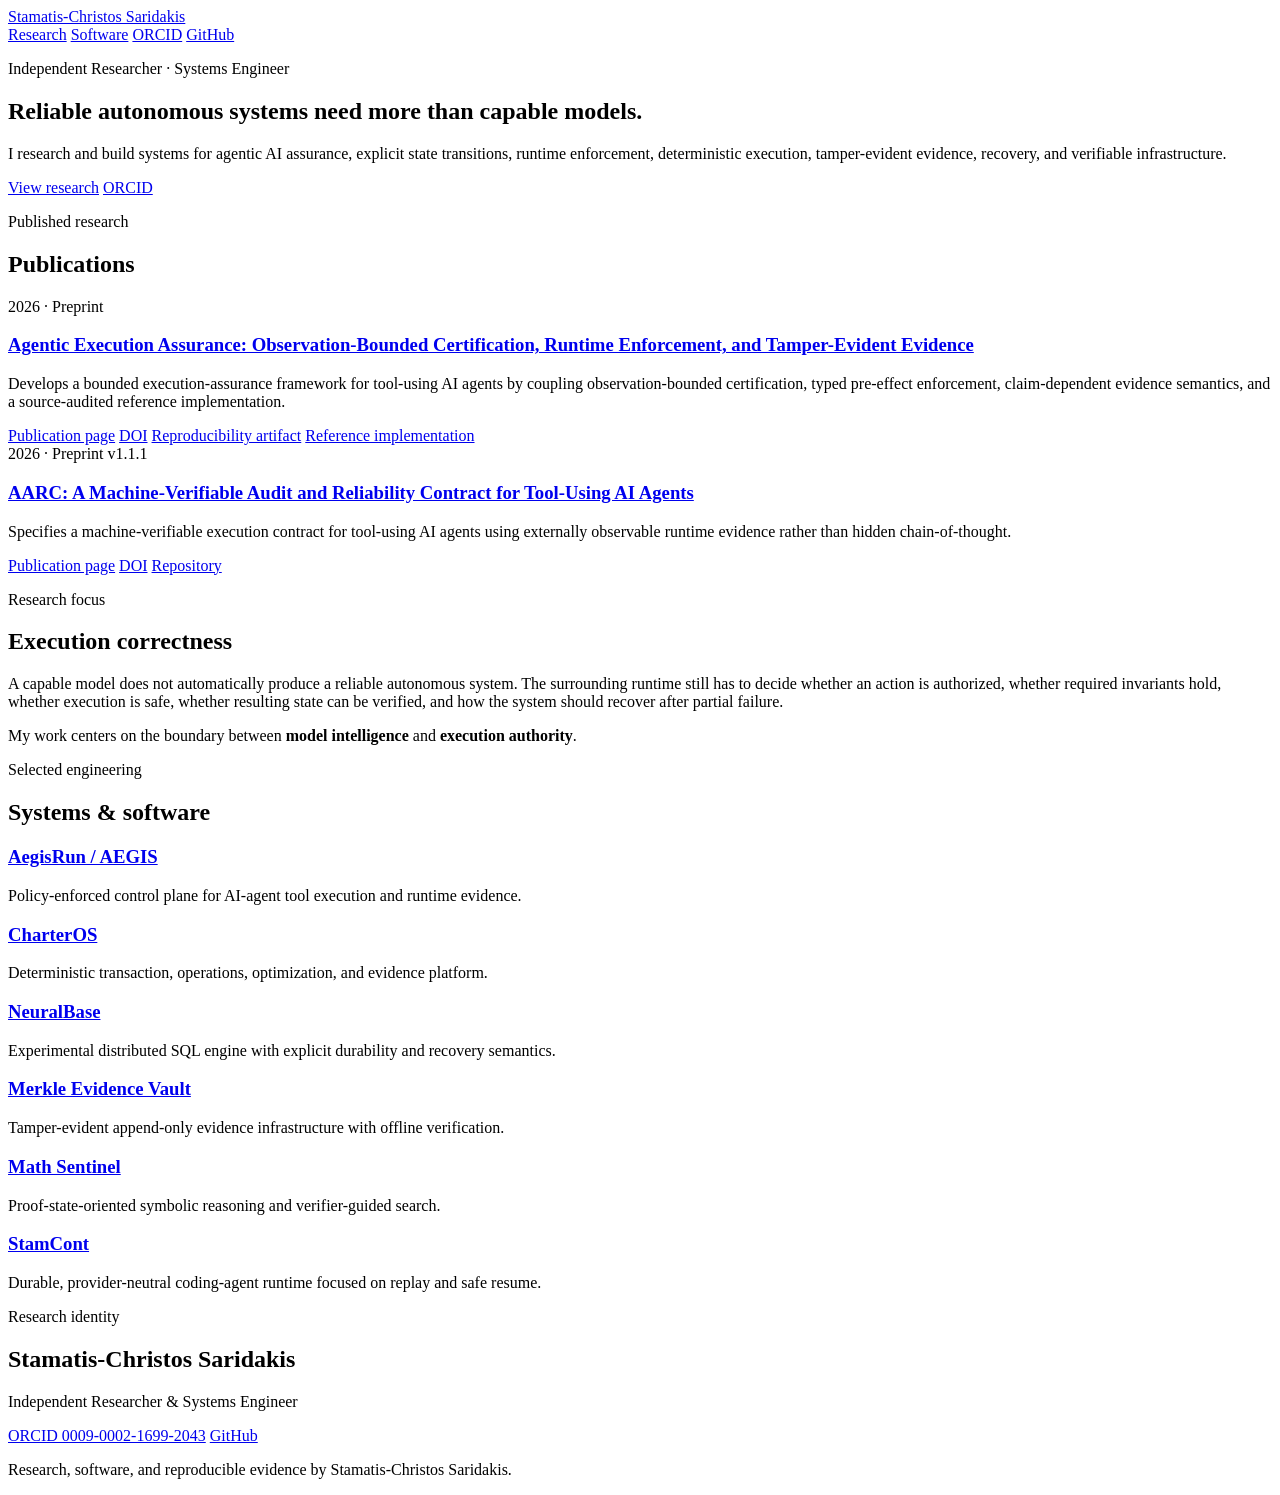
==== index.html @ 16f87e87 "Build research homepage" ====
<!doctype html>
<html lang="en">
<head>
  <meta charset="utf-8">
  <meta name="viewport" content="width=device-width, initial-scale=1">
  <title>Stamatis-Christos Saridakis | Independent Researcher & Systems Engineer</title>
  <meta name="description" content="Research and engineering by Stamatis-Christos Saridakis in agentic AI assurance, distributed systems, runtime verification, evidence, and high-assurance software.">
  <meta name="author" content="Stamatis-Christos Saridakis">
  <link rel="canonical" href="https://saridakisstamatischristos.github.io/">
  <link rel="stylesheet" href="/style.css">
  <meta property="og:title" content="Stamatis-Christos Saridakis | Research & Engineering">
  <meta property="og:description" content="Independent research in agentic AI assurance, runtime verification, distributed systems, and high-assurance software.">
  <meta property="og:type" content="website">
  <meta property="og:url" content="https://saridakisstamatischristos.github.io/">
  <script type="application/ld+json">
  {
    "@context": "https://schema.org",
    "@type": "Person",
    "name": "Stamatis-Christos Saridakis",
    "url": "https://saridakisstamatischristos.github.io/",
    "sameAs": [
      "https://orcid.org/0009-0002-1699-2043",
      "https://github.com/SaridakisStamatisChristos"
    ],
    "jobTitle": "Independent Researcher & Systems Engineer",
    "knowsAbout": [
      "Agentic AI",
      "Runtime Assurance",
      "Distributed Systems",
      "Runtime Verification",
      "Auditability",
      "High-Assurance Software"
    ]
  }
  </script>
</head>
<body>
  <header class="site-header">
    <div class="wrap nav">
      <a class="brand" href="/">Stamatis-Christos Saridakis</a>
      <nav aria-label="Primary">
        <a href="#research">Research</a>
        <a href="#software">Software</a>
        <a href="https://orcid.org/0009-0002-1699-2043">ORCID</a>
        <a href="https://github.com/SaridakisStamatisChristos">GitHub</a>
      </nav>
    </div>
  </header>

  <main>
    <section class="hero wrap">
      <p class="eyebrow">Independent Researcher · Systems Engineer</p>
      <h1>Reliable autonomous systems need more than capable models.</h1>
      <p class="lede">I research and build systems for agentic AI assurance, explicit state transitions, runtime enforcement, deterministic execution, tamper-evident evidence, recovery, and verifiable infrastructure.</p>
      <div class="actions">
        <a class="button primary" href="#research">View research</a>
        <a class="button" href="https://orcid.org/0009-0002-1699-2043">ORCID</a>
      </div>
    </section>

    <section id="research" class="wrap section">
      <div class="section-heading">
        <p class="eyebrow">Published research</p>
        <h2>Publications</h2>
      </div>

      <article class="card publication">
        <div class="meta">2026 · Preprint</div>
        <h3><a href="/publications/agentic-execution-assurance/">Agentic Execution Assurance: Observation-Bounded Certification, Runtime Enforcement, and Tamper-Evident Evidence</a></h3>
        <p>Develops a bounded execution-assurance framework for tool-using AI agents by coupling observation-bounded certification, typed pre-effect enforcement, claim-dependent evidence semantics, and a source-audited reference implementation.</p>
        <div class="links">
          <a href="/publications/agentic-execution-assurance/">Publication page</a>
          <a href="https://doi.org/10.5281/zenodo.23119087">DOI</a>
          <a href="https://doi.org/10.5281/zenodo.23118665">Reproducibility artifact</a>
          <a href="https://github.com/SaridakisStamatisChristos/AEGIS">Reference implementation</a>
        </div>
      </article>

      <article class="card publication">
        <div class="meta">2026 · Preprint v1.1.1</div>
        <h3><a href="/publications/aarc/">AARC: A Machine-Verifiable Audit and Reliability Contract for Tool-Using AI Agents</a></h3>
        <p>Specifies a machine-verifiable execution contract for tool-using AI agents using externally observable runtime evidence rather than hidden chain-of-thought.</p>
        <div class="links">
          <a href="/publications/aarc/">Publication page</a>
          <a href="https://doi.org/10.5281/zenodo.23107336">DOI</a>
          <a href="https://github.com/SaridakisStamatisChristos/Agentic-Audit-Reliability-Contract-AARC-">Repository</a>
        </div>
      </article>
    </section>

    <section class="wrap section split">
      <div>
        <p class="eyebrow">Research focus</p>
        <h2>Execution correctness</h2>
      </div>
      <div class="prose">
        <p>A capable model does not automatically produce a reliable autonomous system. The surrounding runtime still has to decide whether an action is authorized, whether required invariants hold, whether execution is safe, whether resulting state can be verified, and how the system should recover after partial failure.</p>
        <p>My work centers on the boundary between <strong>model intelligence</strong> and <strong>execution authority</strong>.</p>
      </div>
    </section>

    <section id="software" class="wrap section">
      <div class="section-heading">
        <p class="eyebrow">Selected engineering</p>
        <h2>Systems & software</h2>
      </div>
      <div class="grid">
        <article class="card"><h3><a href="https://github.com/SaridakisStamatisChristos/AEGIS">AegisRun / AEGIS</a></h3><p>Policy-enforced control plane for AI-agent tool execution and runtime evidence.</p></article>
        <article class="card"><h3><a href="https://github.com/SaridakisStamatisChristos/CharterOS">CharterOS</a></h3><p>Deterministic transaction, operations, optimization, and evidence platform.</p></article>
        <article class="card"><h3><a href="https://github.com/SaridakisStamatisChristos/Neuralbase">NeuralBase</a></h3><p>Experimental distributed SQL engine with explicit durability and recovery semantics.</p></article>
        <article class="card"><h3><a href="https://github.com/SaridakisStamatisChristos/merkle-evidence-vault">Merkle Evidence Vault</a></h3><p>Tamper-evident append-only evidence infrastructure with offline verification.</p></article>
        <article class="card"><h3><a href="https://github.com/SaridakisStamatisChristos/math-sentinel">Math Sentinel</a></h3><p>Proof-state-oriented symbolic reasoning and verifier-guided search.</p></article>
        <article class="card"><h3><a href="https://github.com/SaridakisStamatisChristos/StamCont">StamCont</a></h3><p>Durable, provider-neutral coding-agent runtime focused on replay and safe resume.</p></article>
      </div>
    </section>

    <section class="wrap section identity">
      <p class="eyebrow">Research identity</p>
      <h2>Stamatis-Christos Saridakis</h2>
      <p>Independent Researcher & Systems Engineer</p>
      <div class="links">
        <a href="https://orcid.org/0009-0002-1699-2043">ORCID 0009-0002-1699-2043</a>
        <a href="https://github.com/SaridakisStamatisChristos">GitHub</a>
      </div>
    </section>
  </main>

  <footer class="wrap footer">
    <p>Research, software, and reproducible evidence by Stamatis-Christos Saridakis.</p>
  </footer>
</body>
</html>
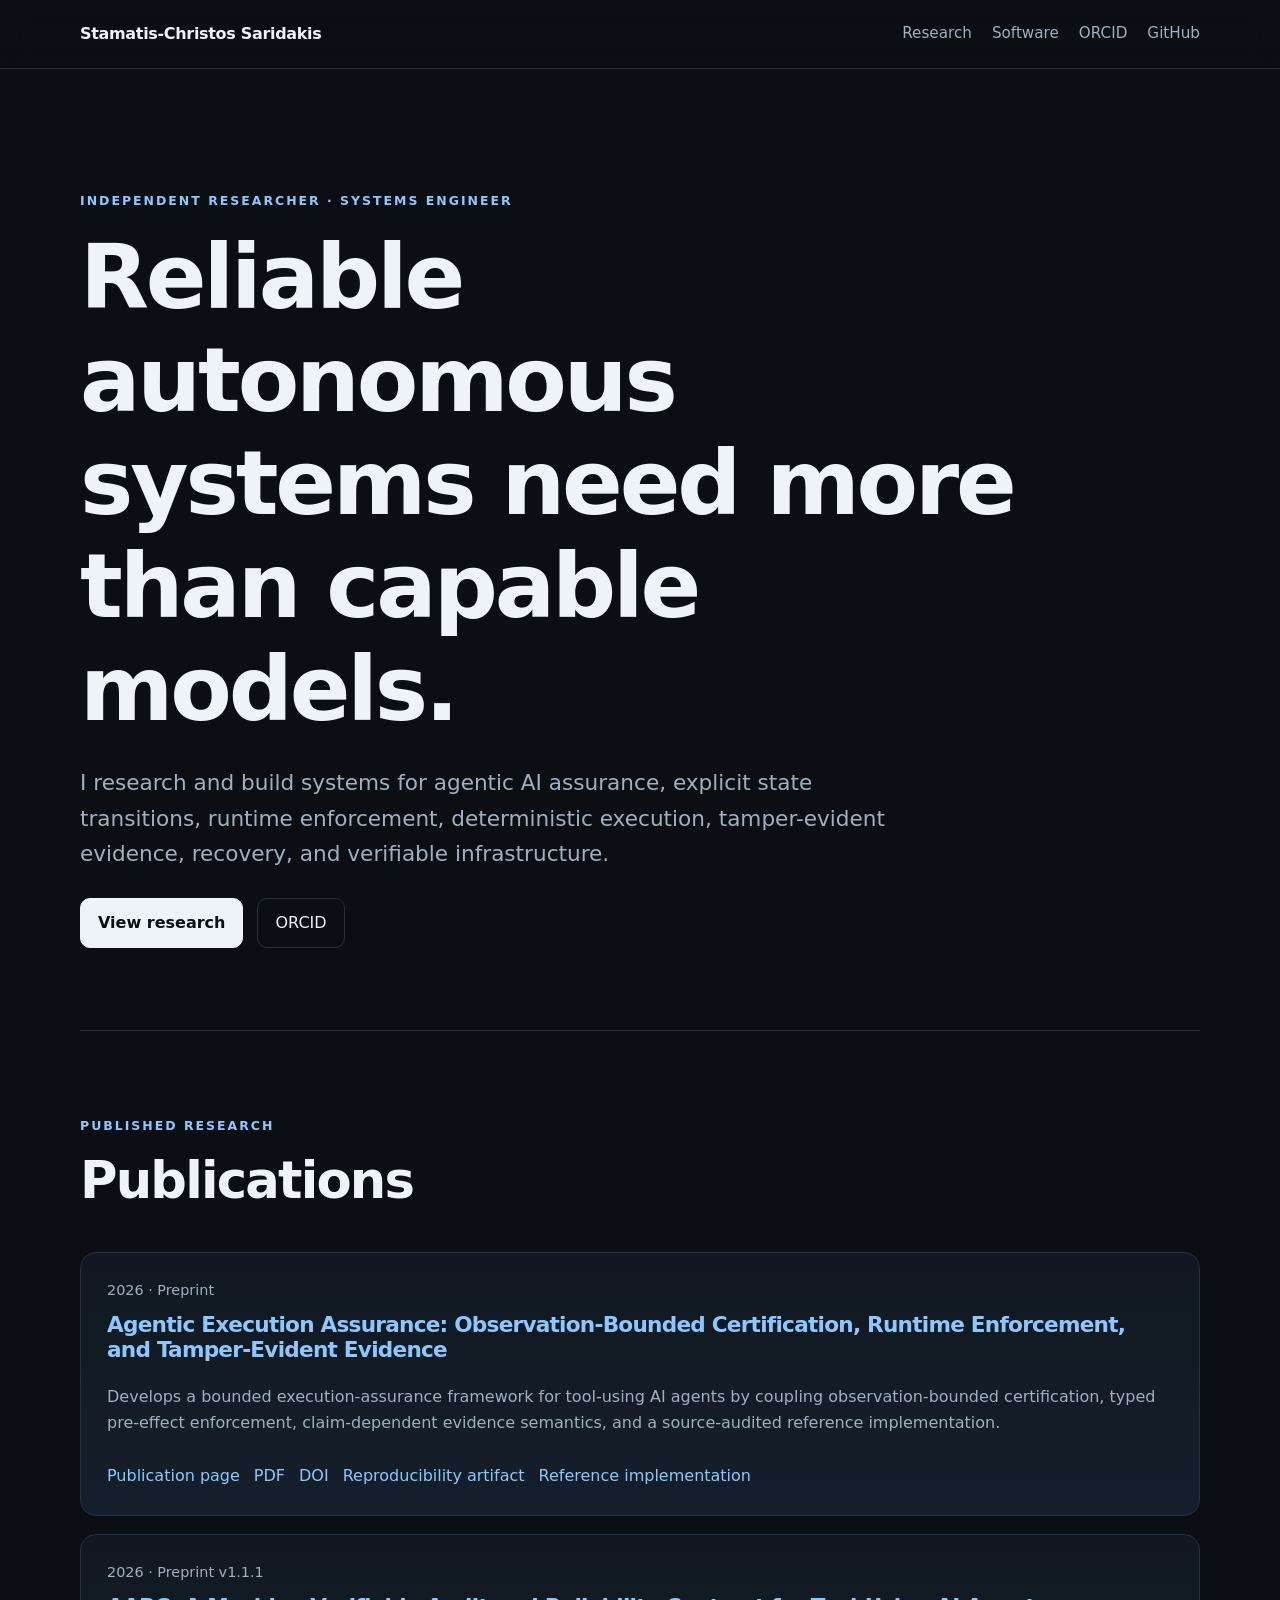
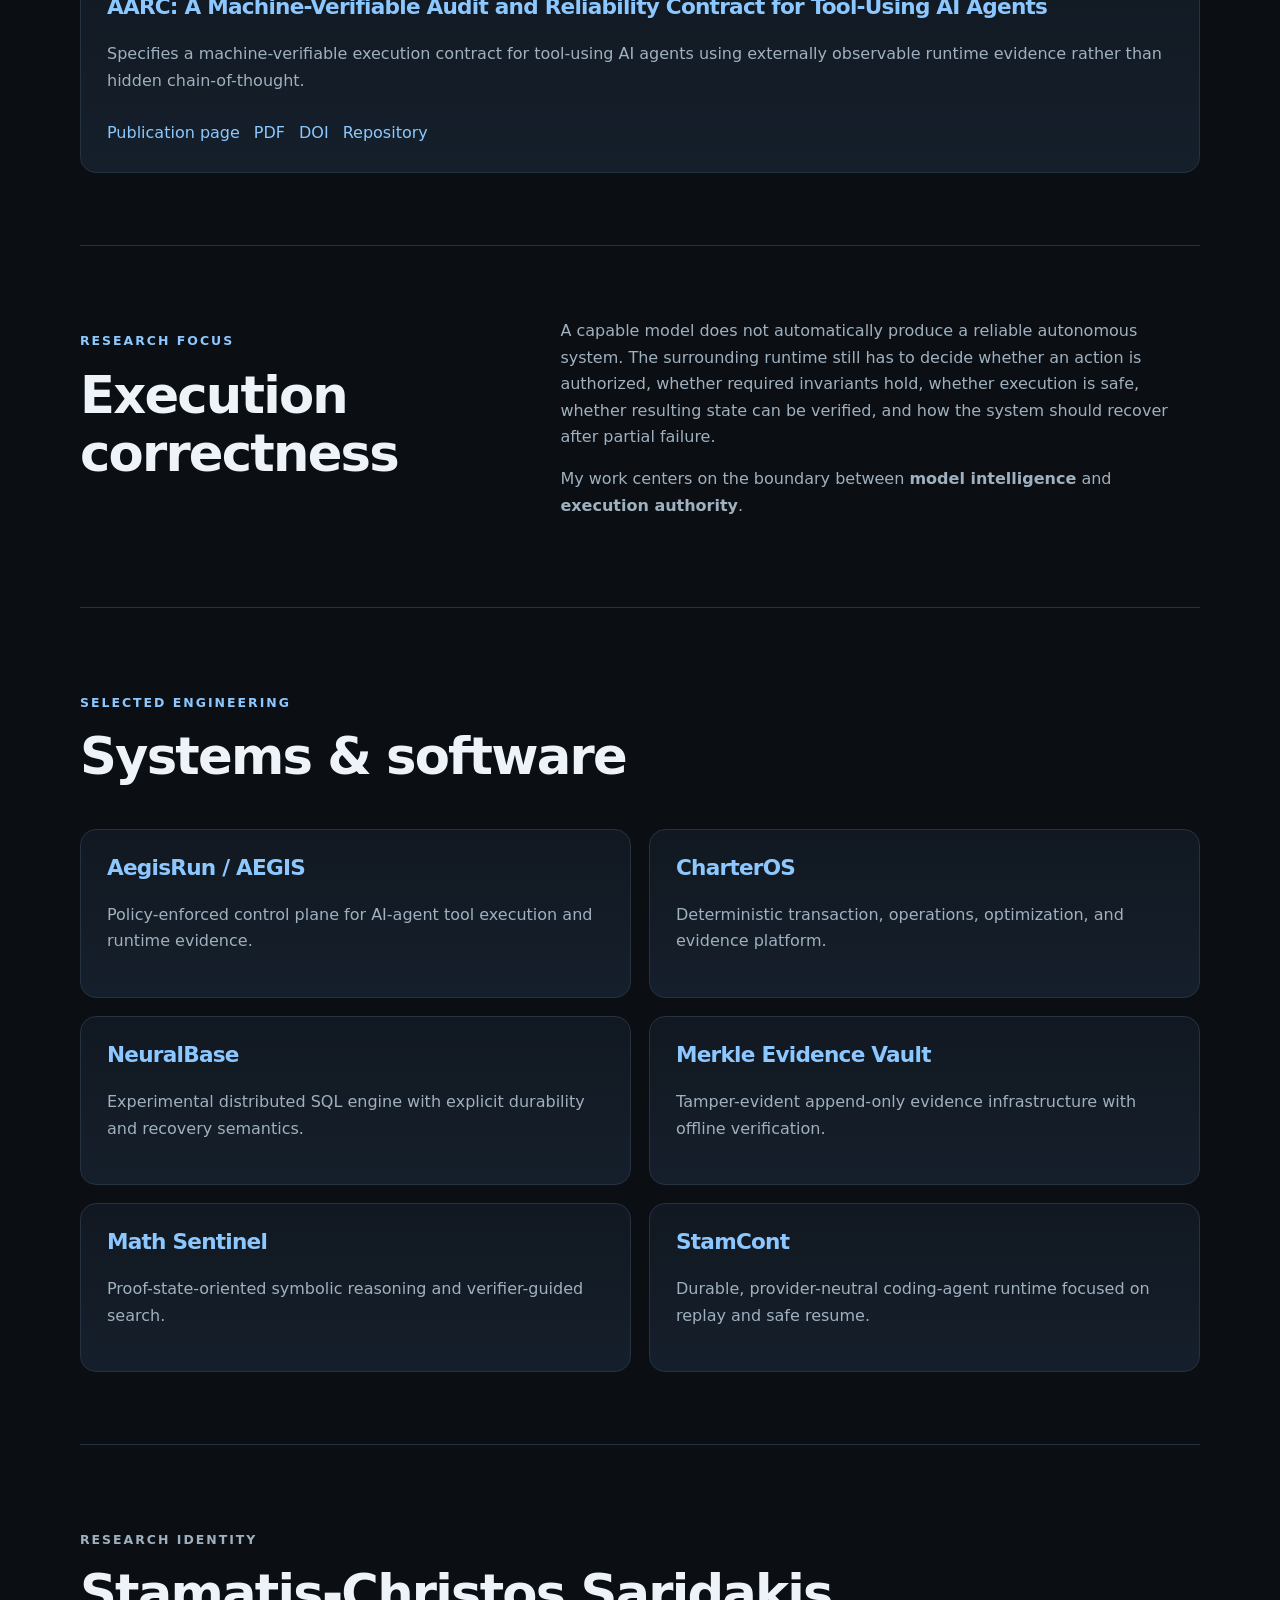
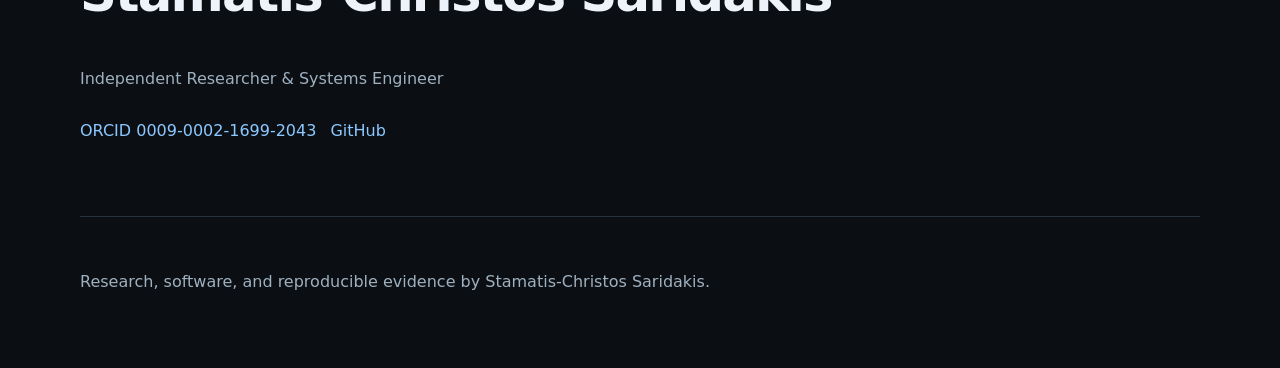
==== commit 40487e80: "Link local paper PDFs from research homepage" ====
--- a/index.html
+++ b/index.html
@@ -70,6 +70,7 @@
         <p>Develops a bounded execution-assurance framework for tool-using AI agents by coupling observation-bounded certification, typed pre-effect enforcement, claim-dependent evidence semantics, and a source-audited reference implementation.</p>
         <div class="links">
           <a href="/publications/agentic-execution-assurance/">Publication page</a>
+          <a href="/publications/agentic-execution-assurance/agentic-execution-assurance.pdf">PDF</a>
           <a href="https://doi.org/10.5281/zenodo.23119087">DOI</a>
           <a href="https://doi.org/10.5281/zenodo.23118665">Reproducibility artifact</a>
           <a href="https://github.com/SaridakisStamatisChristos/AEGIS">Reference implementation</a>
@@ -82,6 +83,7 @@
         <p>Specifies a machine-verifiable execution contract for tool-using AI agents using externally observable runtime evidence rather than hidden chain-of-thought.</p>
         <div class="links">
           <a href="/publications/aarc/">Publication page</a>
+          <a href="/publications/aarc/aarc.pdf">PDF</a>
           <a href="https://doi.org/10.5281/zenodo.23107336">DOI</a>
           <a href="https://github.com/SaridakisStamatisChristos/Agentic-Audit-Reliability-Contract-AARC-">Repository</a>
         </div>
--- a/style.css
+++ b/style.css
@@ -0,0 +1,78 @@
+:root {
+  --bg: #0b0f14;
+  --panel: #111821;
+  --panel-2: #151f2b;
+  --text: #edf3f8;
+  --muted: #9fb0bf;
+  --line: #253242;
+  --accent: #8cc8ff;
+  --accent-2: #b7ddff;
+  --max: 1120px;
+}
+
+* { box-sizing: border-box; }
+html { scroll-behavior: smooth; }
+body {
+  margin: 0;
+  background: var(--bg);
+  color: var(--text);
+  font-family: Inter, ui-sans-serif, system-ui, -apple-system, BlinkMacSystemFont, "Segoe UI", sans-serif;
+  line-height: 1.65;
+}
+a { color: var(--accent); text-decoration: none; }
+a:hover { color: var(--accent-2); }
+.wrap { width: min(var(--max), calc(100% - 40px)); margin: 0 auto; }
+.site-header {
+  position: sticky;
+  top: 0;
+  z-index: 10;
+  backdrop-filter: blur(14px);
+  background: rgba(11, 15, 20, 0.82);
+  border-bottom: 1px solid var(--line);
+}
+.nav { min-height: 68px; display: flex; align-items: center; justify-content: space-between; gap: 24px; }
+.brand { color: var(--text); font-weight: 750; letter-spacing: -0.02em; }
+nav { display: flex; gap: 20px; flex-wrap: wrap; }
+nav a { color: var(--muted); font-size: 0.95rem; }
+.hero { padding: 110px 0 82px; }
+.eyebrow { color: var(--accent); text-transform: uppercase; letter-spacing: 0.16em; font-size: 0.78rem; font-weight: 800; margin-bottom: 14px; }
+h1, h2, h3 { line-height: 1.15; letter-spacing: -0.035em; margin-top: 0; }
+h1 { font-size: clamp(2.7rem, 7vw, 5.7rem); max-width: 980px; margin-bottom: 24px; }
+h2 { font-size: clamp(2rem, 4vw, 3.2rem); }
+h3 { font-size: 1.35rem; }
+.lede { color: var(--muted); max-width: 820px; font-size: clamp(1.12rem, 2vw, 1.35rem); }
+.actions, .links { display: flex; gap: 14px; flex-wrap: wrap; margin-top: 26px; }
+.button { border: 1px solid var(--line); padding: 11px 17px; border-radius: 10px; color: var(--text); }
+.button.primary { background: var(--text); color: var(--bg); border-color: var(--text); font-weight: 700; }
+.section { padding: 72px 0; border-top: 1px solid var(--line); }
+.section-heading { margin-bottom: 30px; }
+.card {
+  background: linear-gradient(180deg, var(--panel), var(--panel-2));
+  border: 1px solid var(--line);
+  border-radius: 16px;
+  padding: 26px;
+}
+.publication + .publication { margin-top: 18px; }
+.publication p, .card p, .prose, .identity p { color: var(--muted); }
+.meta { color: var(--muted); font-size: 0.9rem; margin-bottom: 10px; }
+.grid { display: grid; grid-template-columns: repeat(2, minmax(0, 1fr)); gap: 18px; }
+.split { display: grid; grid-template-columns: 0.8fr 1.2fr; gap: 54px; align-items: start; }
+.prose p:first-child { margin-top: 0; }
+.identity { text-align: left; }
+.footer { padding: 36px 0 56px; color: var(--muted); border-top: 1px solid var(--line); }
+.paper-shell { padding: 86px 0; }
+.paper-shell .paper-title { font-size: clamp(2.3rem, 5vw, 4.5rem); max-width: 980px; }
+.paper-meta { color: var(--muted); margin: 16px 0 28px; }
+.paper-layout { display: grid; grid-template-columns: 1fr 280px; gap: 48px; align-items: start; }
+.paper-body { max-width: 760px; }
+.paper-body h2 { margin-top: 44px; font-size: 1.8rem; }
+.paper-side { position: sticky; top: 96px; }
+.paper-side .card { padding: 20px; }
+.paper-side p { margin: 0 0 12px; }
+.citation { font-family: ui-monospace, SFMono-Regular, Menlo, Consolas, monospace; font-size: 0.9rem; white-space: pre-wrap; color: var(--muted); }
+@media (max-width: 760px) {
+  .nav { align-items: flex-start; flex-direction: column; padding: 16px 0; }
+  .hero { padding-top: 70px; }
+  .grid, .split, .paper-layout { grid-template-columns: 1fr; }
+  .paper-side { position: static; }
+}
